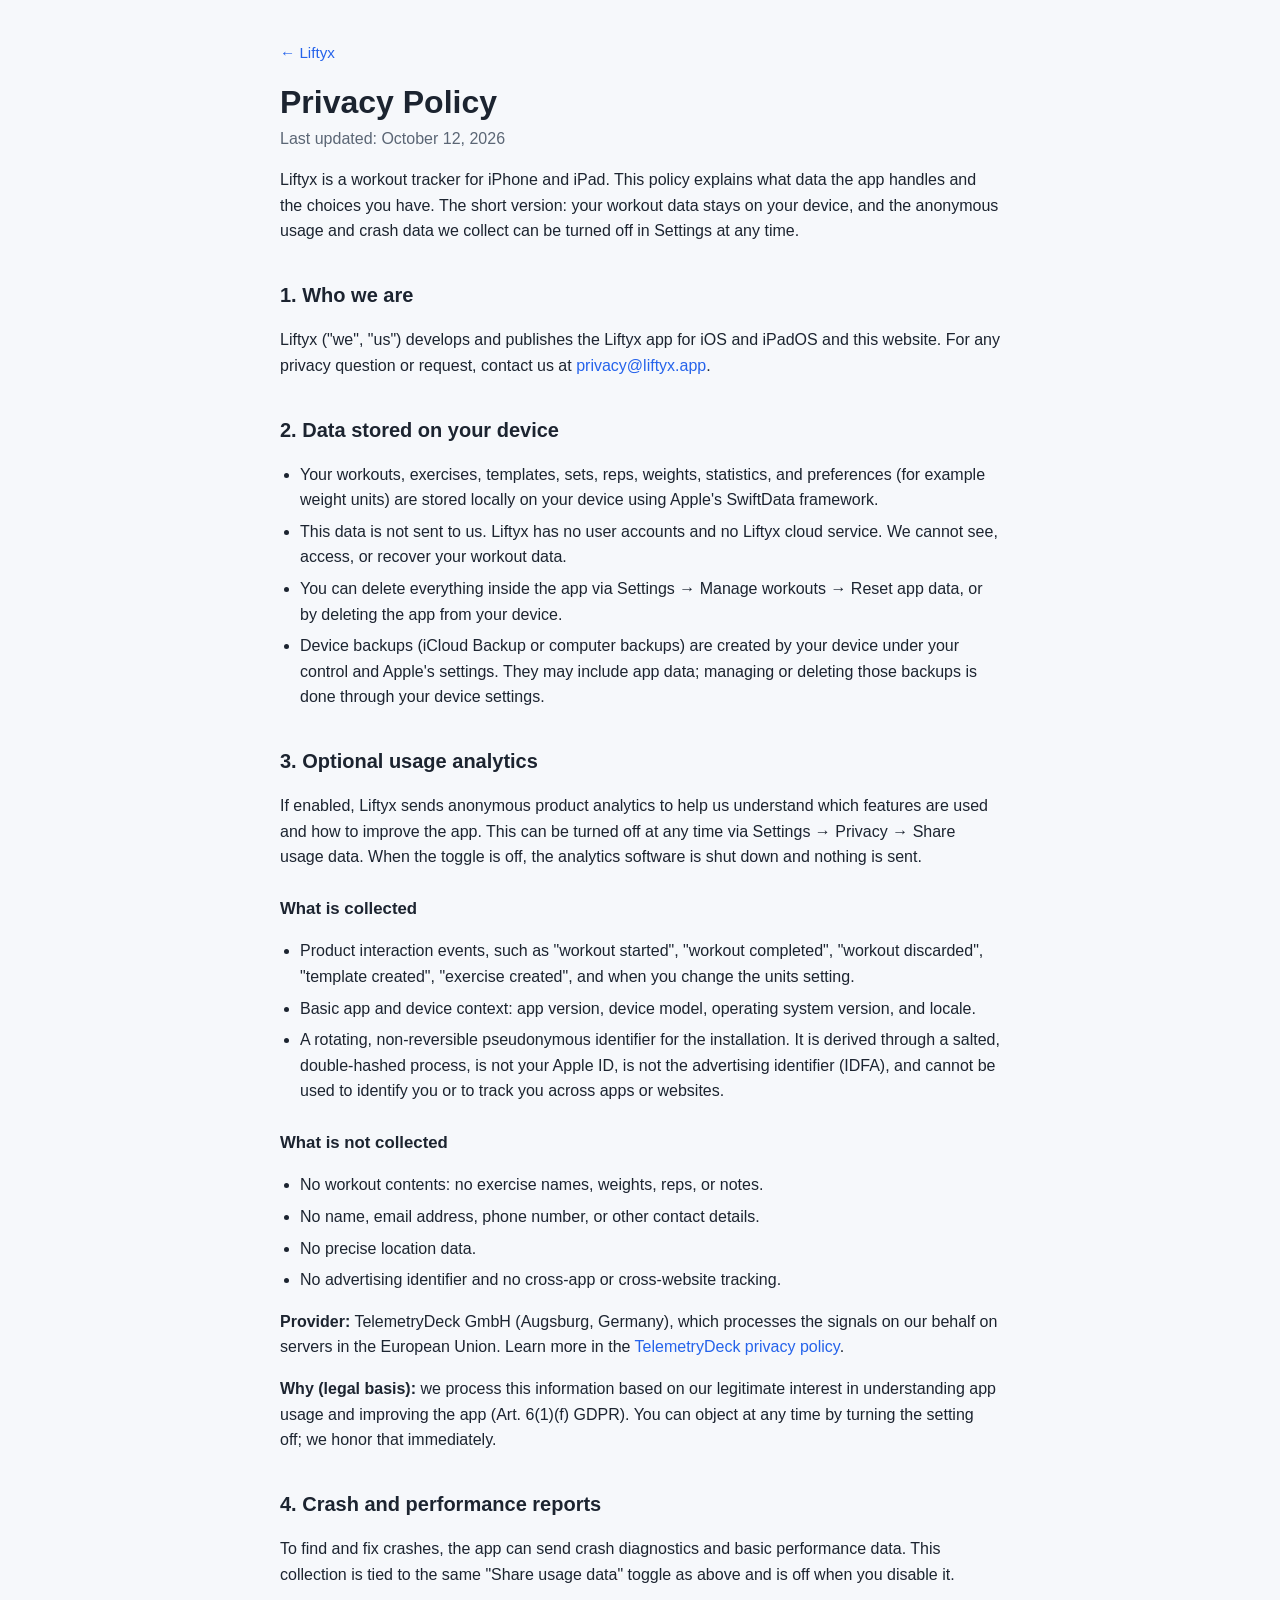
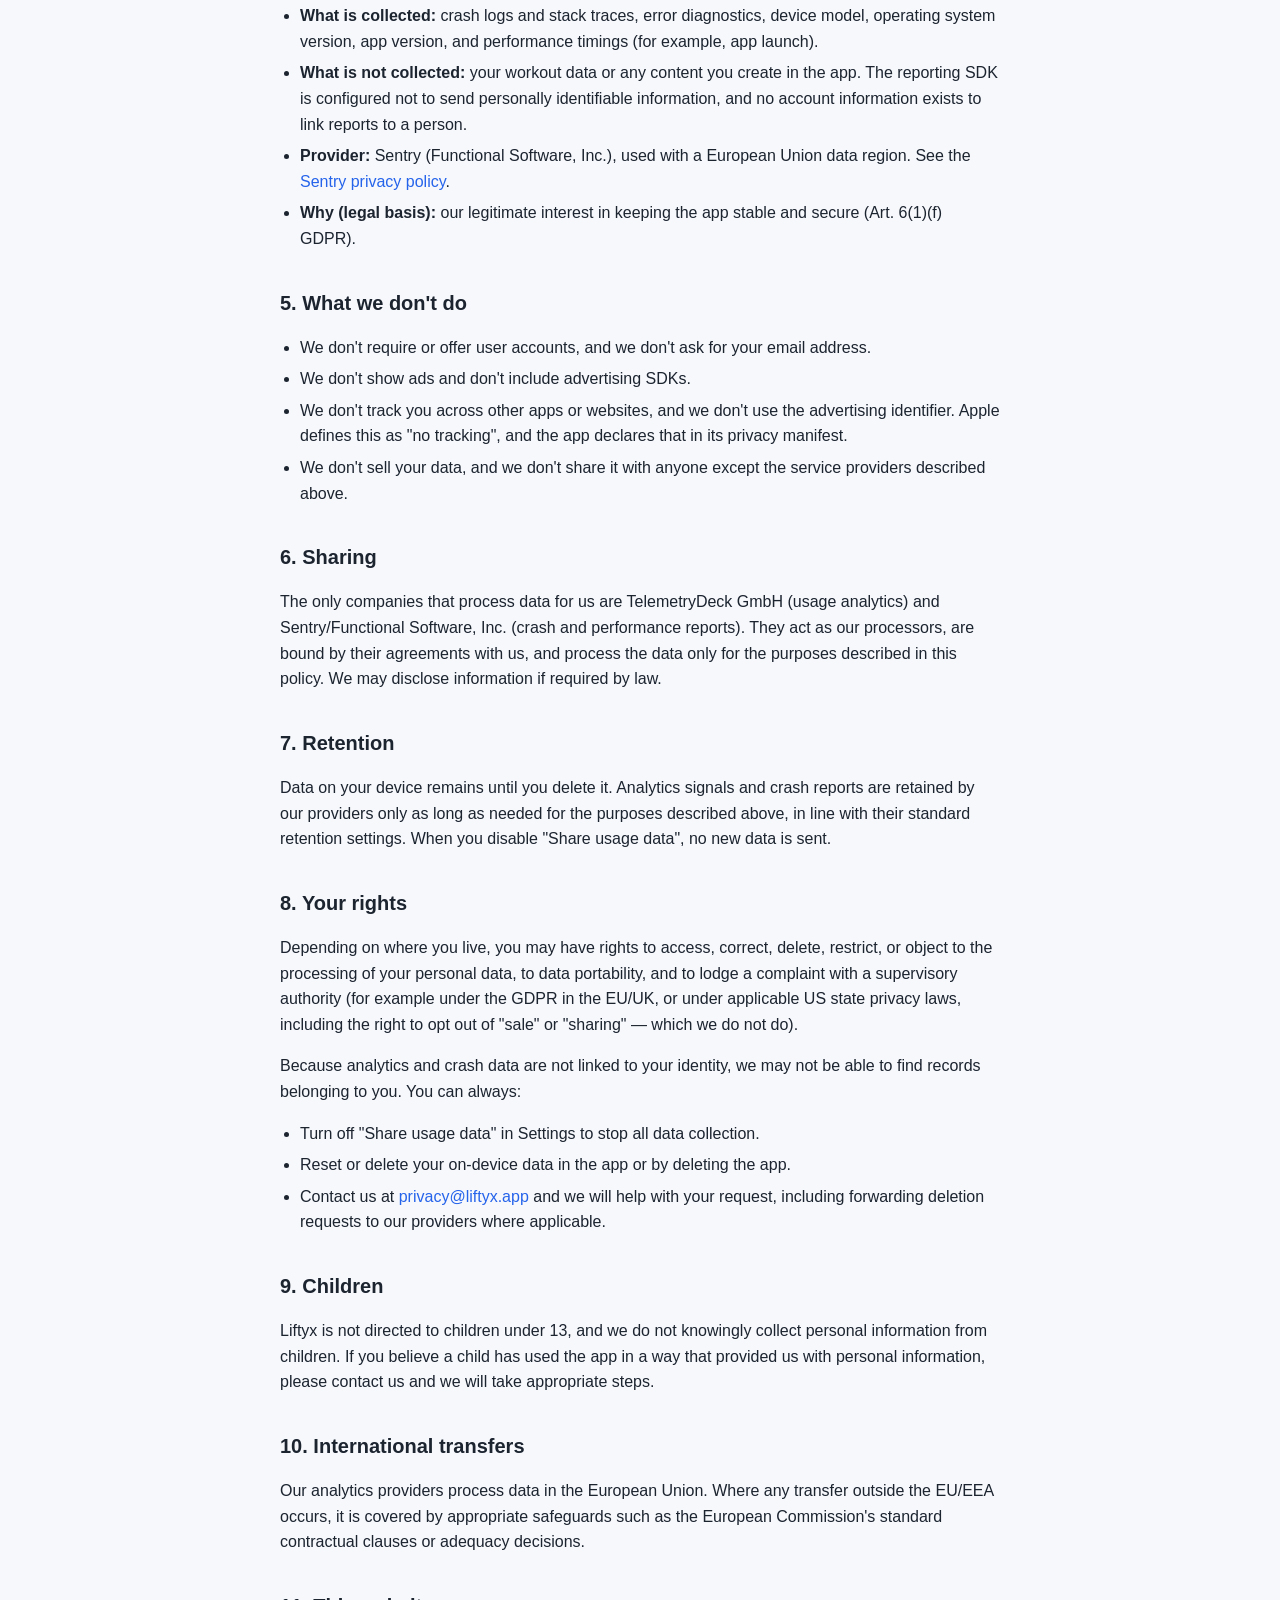
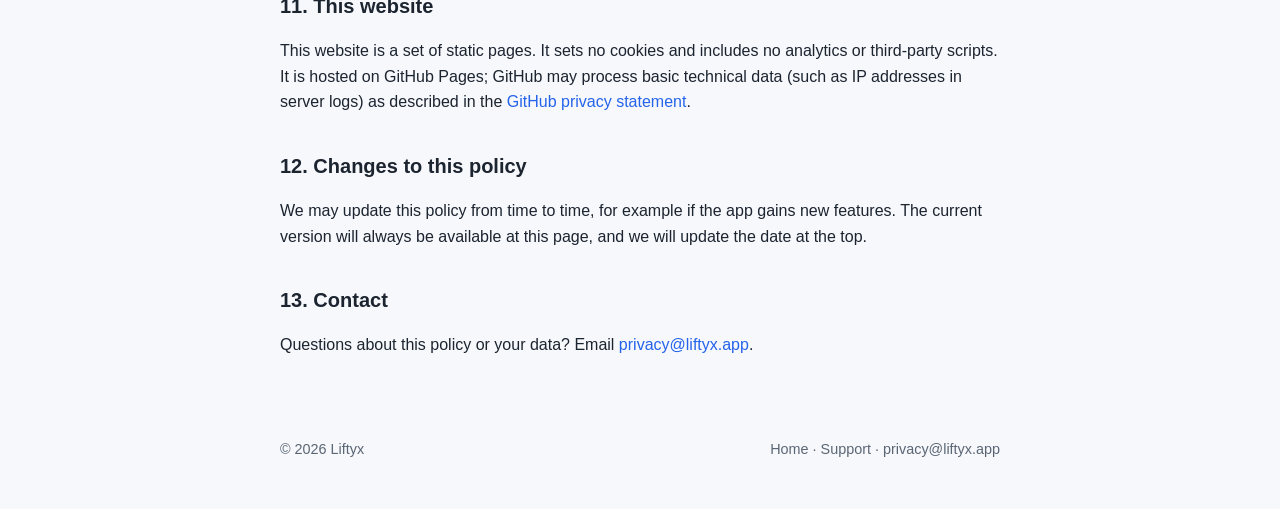
==== privacy.html @ fc28dd27 "docs: add technical SEO and structured data Canonical URLs, Open Graph/Twitter tags, MobileApplicati" ====
<!DOCTYPE html>
<html lang="en">
<head>
  <meta charset="utf-8">
  <meta name="viewport" content="width=device-width, initial-scale=1">
  <title>Privacy Policy — Liftyx</title>
  <meta name="description" content="Liftyx privacy policy: what data the app stores on your device, the optional anonymous analytics you can turn off, and your privacy rights.">
  <link rel="canonical" href="https://liftyx.app/privacy.html">
  <meta name="robots" content="index,follow">
  <meta name="theme-color" content="#0B56CC">
  <link rel="icon" type="image/png" sizes="32x32" href="assets/icon-32.png">
  <link rel="icon" type="image/png" sizes="180x180" href="assets/icon-180.png">
  <link rel="apple-touch-icon" href="assets/icon-180.png">
  <meta property="og:type" content="website">
  <meta property="og:site_name" content="Liftyx">
  <meta property="og:title" content="Privacy Policy — Liftyx">
  <meta property="og:description" content="What Liftyx stores on your device, the optional anonymous analytics you can turn off, and your privacy rights.">
  <meta property="og:url" content="https://liftyx.app/privacy.html">
  <meta property="og:image" content="https://liftyx.app/assets/og-image.png">
  <meta name="twitter:card" content="summary_large_image">
  <link rel="stylesheet" href="styles.css">
</head>
<body>
  <main class="article">
    <a class="back" href="index.html">← Liftyx</a>
    <h1>Privacy Policy</h1>
    <p class="updated">Last updated: October 12, 2026</p>

    <p>
      Liftyx is a workout tracker for iPhone and iPad. This policy explains what
      data the app handles and the choices you have. The short version: your
      workout data stays on your device, and the anonymous usage and crash data
      we collect can be turned off in Settings at any time.
    </p>

    <h2>1. Who we are</h2>
    <p>
      Liftyx ("we", "us") develops and publishes the Liftyx app for iOS and
      iPadOS and this website. For any privacy question or request, contact us
      at <a href="mailto:privacy@liftyx.app">privacy@liftyx.app</a>.
    </p>

    <h2>2. Data stored on your device</h2>
    <ul>
      <li>
        Your workouts, exercises, templates, sets, reps, weights, statistics,
        and preferences (for example weight units) are stored locally on your
        device using Apple's SwiftData framework.
      </li>
      <li>
        This data is not sent to us. Liftyx has no user accounts and no Liftyx
        cloud service. We cannot see, access, or recover your workout data.
      </li>
      <li>
        You can delete everything inside the app via
        Settings&nbsp;→&nbsp;Manage workouts&nbsp;→&nbsp;Reset app data, or by
        deleting the app from your device.
      </li>
      <li>
        Device backups (iCloud Backup or computer backups) are created by your
        device under your control and Apple's settings. They may include app
        data; managing or deleting those backups is done through your device
        settings.
      </li>
    </ul>

    <h2>3. Optional usage analytics</h2>
    <p>
      If enabled, Liftyx sends anonymous product analytics to help us understand
      which features are used and how to improve the app. This can be turned off
      at any time via Settings&nbsp;→&nbsp;Privacy&nbsp;→&nbsp;Share usage data.
      When the toggle is off, the analytics software is shut down and nothing is
      sent.
    </p>
    <h3>What is collected</h3>
    <ul>
      <li>
        Product interaction events, such as "workout started", "workout
        completed", "workout discarded", "template created", "exercise
        created", and when you change the units setting.
      </li>
      <li>
        Basic app and device context: app version, device model, operating
        system version, and locale.
      </li>
      <li>
        A rotating, non-reversible pseudonymous identifier for the
        installation. It is derived through a salted, double-hashed process,
        is not your Apple ID, is not the advertising identifier (IDFA), and
        cannot be used to identify you or to track you across apps or websites.
      </li>
    </ul>
    <h3>What is not collected</h3>
    <ul>
      <li>No workout contents: no exercise names, weights, reps, or notes.</li>
      <li>No name, email address, phone number, or other contact details.</li>
      <li>No precise location data.</li>
      <li>No advertising identifier and no cross-app or cross-website tracking.</li>
    </ul>
    <p>
      <strong>Provider:</strong> TelemetryDeck GmbH (Augsburg, Germany), which
      processes the signals on our behalf on servers in the European Union.
      Learn more in the
      <a href="https://telemetrydeck.com/privacy/" rel="noopener">TelemetryDeck privacy policy</a>.
    </p>
    <p>
      <strong>Why (legal basis):</strong> we process this information based on
      our legitimate interest in understanding app usage and improving the app
      (Art.&nbsp;6(1)(f) GDPR). You can object at any time by turning the
      setting off; we honor that immediately.
    </p>

    <h2>4. Crash and performance reports</h2>
    <p>
      To find and fix crashes, the app can send crash diagnostics and basic
      performance data. This collection is tied to the same
      "Share usage data" toggle as above and is off when you disable it.
    </p>
    <ul>
      <li>
        <strong>What is collected:</strong> crash logs and stack traces, error
        diagnostics, device model, operating system version, app version, and
        performance timings (for example, app launch).
      </li>
      <li>
        <strong>What is not collected:</strong> your workout data or any
        content you create in the app. The reporting SDK is configured not to
        send personally identifiable information, and no account information
        exists to link reports to a person.
      </li>
      <li>
        <strong>Provider:</strong> Sentry (Functional Software, Inc.), used
        with a European Union data region. See the
        <a href="https://sentry.io/privacy/" rel="noopener">Sentry privacy policy</a>.
      </li>
      <li>
        <strong>Why (legal basis):</strong> our legitimate interest in keeping
        the app stable and secure (Art.&nbsp;6(1)(f) GDPR).
      </li>
    </ul>

    <h2>5. What we don't do</h2>
    <ul>
      <li>We don't require or offer user accounts, and we don't ask for your email address.</li>
      <li>We don't show ads and don't include advertising SDKs.</li>
      <li>We don't track you across other apps or websites, and we don't use the advertising identifier. Apple defines this as "no tracking", and the app declares that in its privacy manifest.</li>
      <li>We don't sell your data, and we don't share it with anyone except the service providers described above.</li>
    </ul>

    <h2>6. Sharing</h2>
    <p>
      The only companies that process data for us are TelemetryDeck GmbH
      (usage analytics) and Sentry/Functional Software, Inc. (crash and
      performance reports). They act as our processors, are bound by their
      agreements with us, and process the data only for the purposes described
      in this policy. We may disclose information if required by law.
    </p>

    <h2>7. Retention</h2>
    <p>
      Data on your device remains until you delete it. Analytics signals and
      crash reports are retained by our providers only as long as needed for
      the purposes described above, in line with their standard retention
      settings. When you disable "Share usage data", no new data is sent.
    </p>

    <h2>8. Your rights</h2>
    <p>
      Depending on where you live, you may have rights to access, correct,
      delete, restrict, or object to the processing of your personal data, to
      data portability, and to lodge a complaint with a supervisory authority
      (for example under the GDPR in the EU/UK, or under applicable US state
      privacy laws, including the right to opt out of "sale" or "sharing" —
      which we do not do).
    </p>
    <p>
      Because analytics and crash data are not linked to your identity, we may
      not be able to find records belonging to you. You can always:
    </p>
    <ul>
      <li>Turn off "Share usage data" in Settings to stop all data collection.</li>
      <li>Reset or delete your on-device data in the app or by deleting the app.</li>
      <li>Contact us at <a href="mailto:privacy@liftyx.app">privacy@liftyx.app</a> and we will help with your request, including forwarding deletion requests to our providers where applicable.</li>
    </ul>

    <h2>9. Children</h2>
    <p>
      Liftyx is not directed to children under 13, and we do not knowingly
      collect personal information from children. If you believe a child has
      used the app in a way that provided us with personal information, please
      contact us and we will take appropriate steps.
    </p>

    <h2>10. International transfers</h2>
    <p>
      Our analytics providers process data in the European Union. Where any
      transfer outside the EU/EEA occurs, it is covered by appropriate
      safeguards such as the European Commission's standard contractual
      clauses or adequacy decisions.
    </p>

    <h2>11. This website</h2>
    <p>
      This website is a set of static pages. It sets no cookies and includes no
      analytics or third-party scripts. It is hosted on GitHub Pages; GitHub
      may process basic technical data (such as IP addresses in server logs)
      as described in the
      <a href="https://docs.github.com/en/site-policy/privacy-policies/github-general-privacy-statement" rel="noopener">GitHub privacy statement</a>.
    </p>

    <h2>12. Changes to this policy</h2>
    <p>
      We may update this policy from time to time, for example if the app gains
      new features. The current version will always be available at this page,
      and we will update the date at the top.
    </p>

    <h2>13. Contact</h2>
    <p>
      Questions about this policy or your data?
      Email <a href="mailto:privacy@liftyx.app">privacy@liftyx.app</a>.
    </p>
  </main>

  <footer>
    <span>© 2026 Liftyx</span>
    <span>
      <a href="index.html">Home</a> ·
      <a href="support.html">Support</a> ·
      <a href="mailto:privacy@liftyx.app">privacy@liftyx.app</a>
    </span>
  </footer>
</body>
</html>
---- styles.css ----
/* Liftyx landing & policy pages — no external resources, no tracking. */

:root {
  --bg: #f6f8fb;
  --card: #ffffff;
  --text: #1c2430;
  --muted: #5b6675;
  --accent: #2563eb;
  --accent-strong: #1d4ed8;
  --border: #e3e8ef;
  --radius: 14px;
}

@media (prefers-color-scheme: dark) {
  :root {
    --bg: #0f1420;
    --card: #171e2c;
    --text: #e8ecf3;
    --muted: #a0aab8;
    --accent: #6d9bff;
    --accent-strong: #8db2ff;
    --border: #263041;
  }
}

* {
  box-sizing: border-box;
}

html {
  -webkit-text-size-adjust: 100%;
}

body {
  margin: 0;
  font-family: -apple-system, BlinkMacSystemFont, "Segoe UI", Roboto, Helvetica,
    Arial, sans-serif;
  line-height: 1.6;
  background: var(--bg);
  color: var(--text);
}

main {
  max-width: 760px;
  margin: 0 auto;
  padding: 40px 20px 64px;
}

a {
  color: var(--accent);
  text-decoration: none;
}

a:hover {
  text-decoration: underline;
}

h1 {
  font-size: 2rem;
  line-height: 1.2;
  margin: 0 0 8px;
}

h2 {
  font-size: 1.25rem;
  margin: 2.2rem 0 0.6rem;
}

h3 {
  font-size: 1.05rem;
  margin: 1.6rem 0 0.4rem;
}

p,
li {
  color: var(--text);
}

.muted {
  color: var(--muted);
}

/* Header / hero */

.hero {
  text-align: center;
  padding: 24px 0 8px;
}

.hero img {
  width: 96px;
  height: 96px;
  border-radius: 22px;
  box-shadow: 0 10px 30px rgba(37, 99, 235, 0.25);
}

.hero p.tagline {
  font-size: 1.15rem;
  color: var(--muted);
  margin: 12px auto 0;
  max-width: 34rem;
}

/* Cards */

.card {
  background: var(--card);
  border: 1px solid var(--border);
  border-radius: var(--radius);
  padding: 20px 22px;
  margin: 18px 0;
}

.card h2:first-child {
  margin-top: 0;
}

.steps {
  margin: 0;
  padding-left: 1.3rem;
}

.steps li {
  margin: 8px 0;
}

.features {
  display: grid;
  grid-template-columns: repeat(auto-fit, minmax(220px, 1fr));
  gap: 14px;
  margin: 26px 0;
  padding: 0;
  list-style: none;
}

.features li {
  background: var(--card);
  border: 1px solid var(--border);
  border-radius: var(--radius);
  padding: 14px 16px;
}

.features strong {
  display: block;
  margin-bottom: 2px;
}

.features span {
  color: var(--muted);
  font-size: 0.95rem;
}

/* Buttons */

.actions {
  display: flex;
  flex-wrap: wrap;
  gap: 12px;
  justify-content: center;
  margin: 26px 0 8px;
}

.button {
  display: inline-block;
  padding: 11px 22px;
  border-radius: 999px;
  font-weight: 600;
  border: 1px solid var(--border);
  background: var(--card);
  color: var(--text);
}

.button.primary {
  background: var(--accent-strong);
  border-color: var(--accent-strong);
  color: #fff;
}

.button.primary:hover {
  text-decoration: none;
  filter: brightness(1.05);
}

.button:hover {
  text-decoration: none;
}

.notice {
  text-align: center;
  color: var(--muted);
  font-size: 0.95rem;
  margin-top: 10px;
}

/* Article pages */

.article h1 {
  margin-bottom: 4px;
}

.article .updated {
  color: var(--muted);
  margin-top: 0;
}

.article ul {
  padding-left: 1.25rem;
}

.article li {
  margin: 6px 0;
}

.back {
  display: inline-block;
  margin-bottom: 18px;
  font-size: 0.95rem;
}

/* Footer */

footer {
  max-width: 760px;
  margin: 0 auto;
  padding: 0 20px 48px;
  color: var(--muted);
  font-size: 0.9rem;
  display: flex;
  flex-wrap: wrap;
  gap: 8px 18px;
  justify-content: space-between;
}

footer a {
  color: var(--muted);
}

@media (max-width: 480px) {
  h1 {
    font-size: 1.6rem;
  }

  main {
    padding-top: 28px;
  }
}
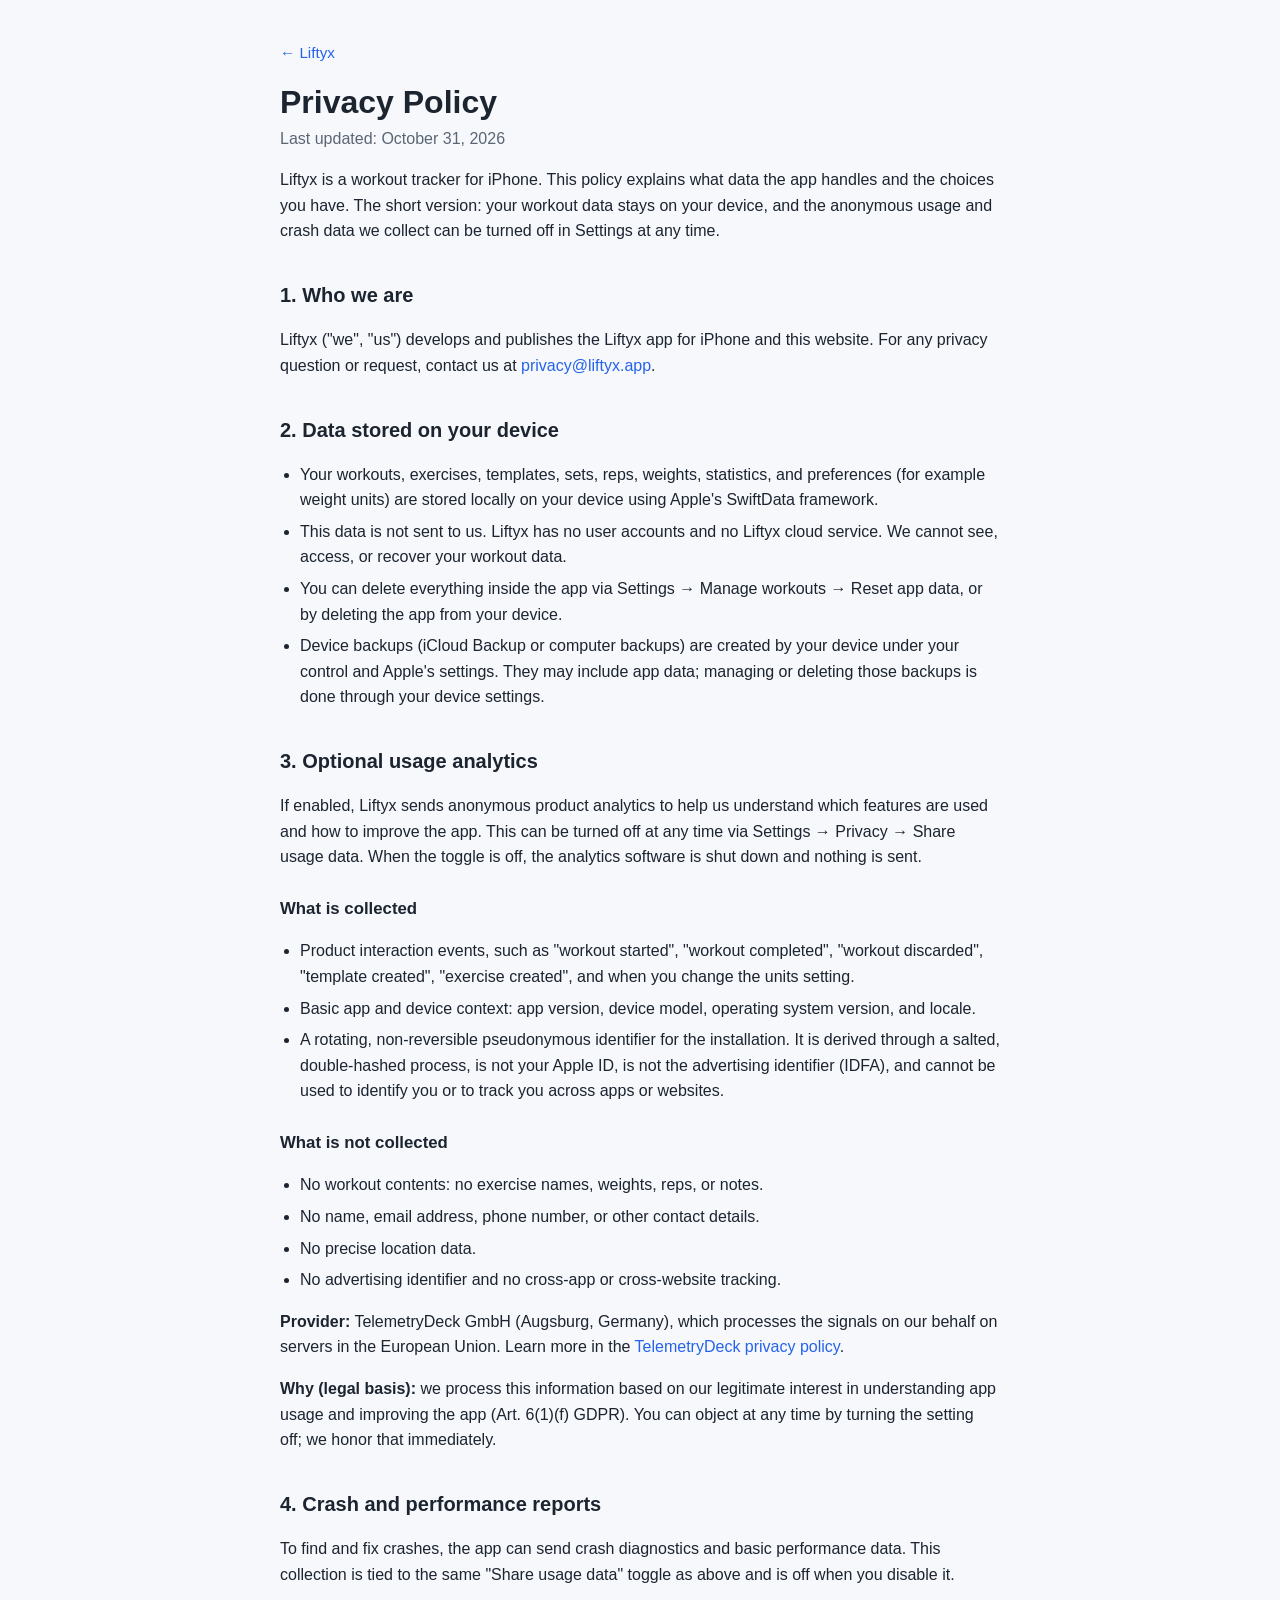
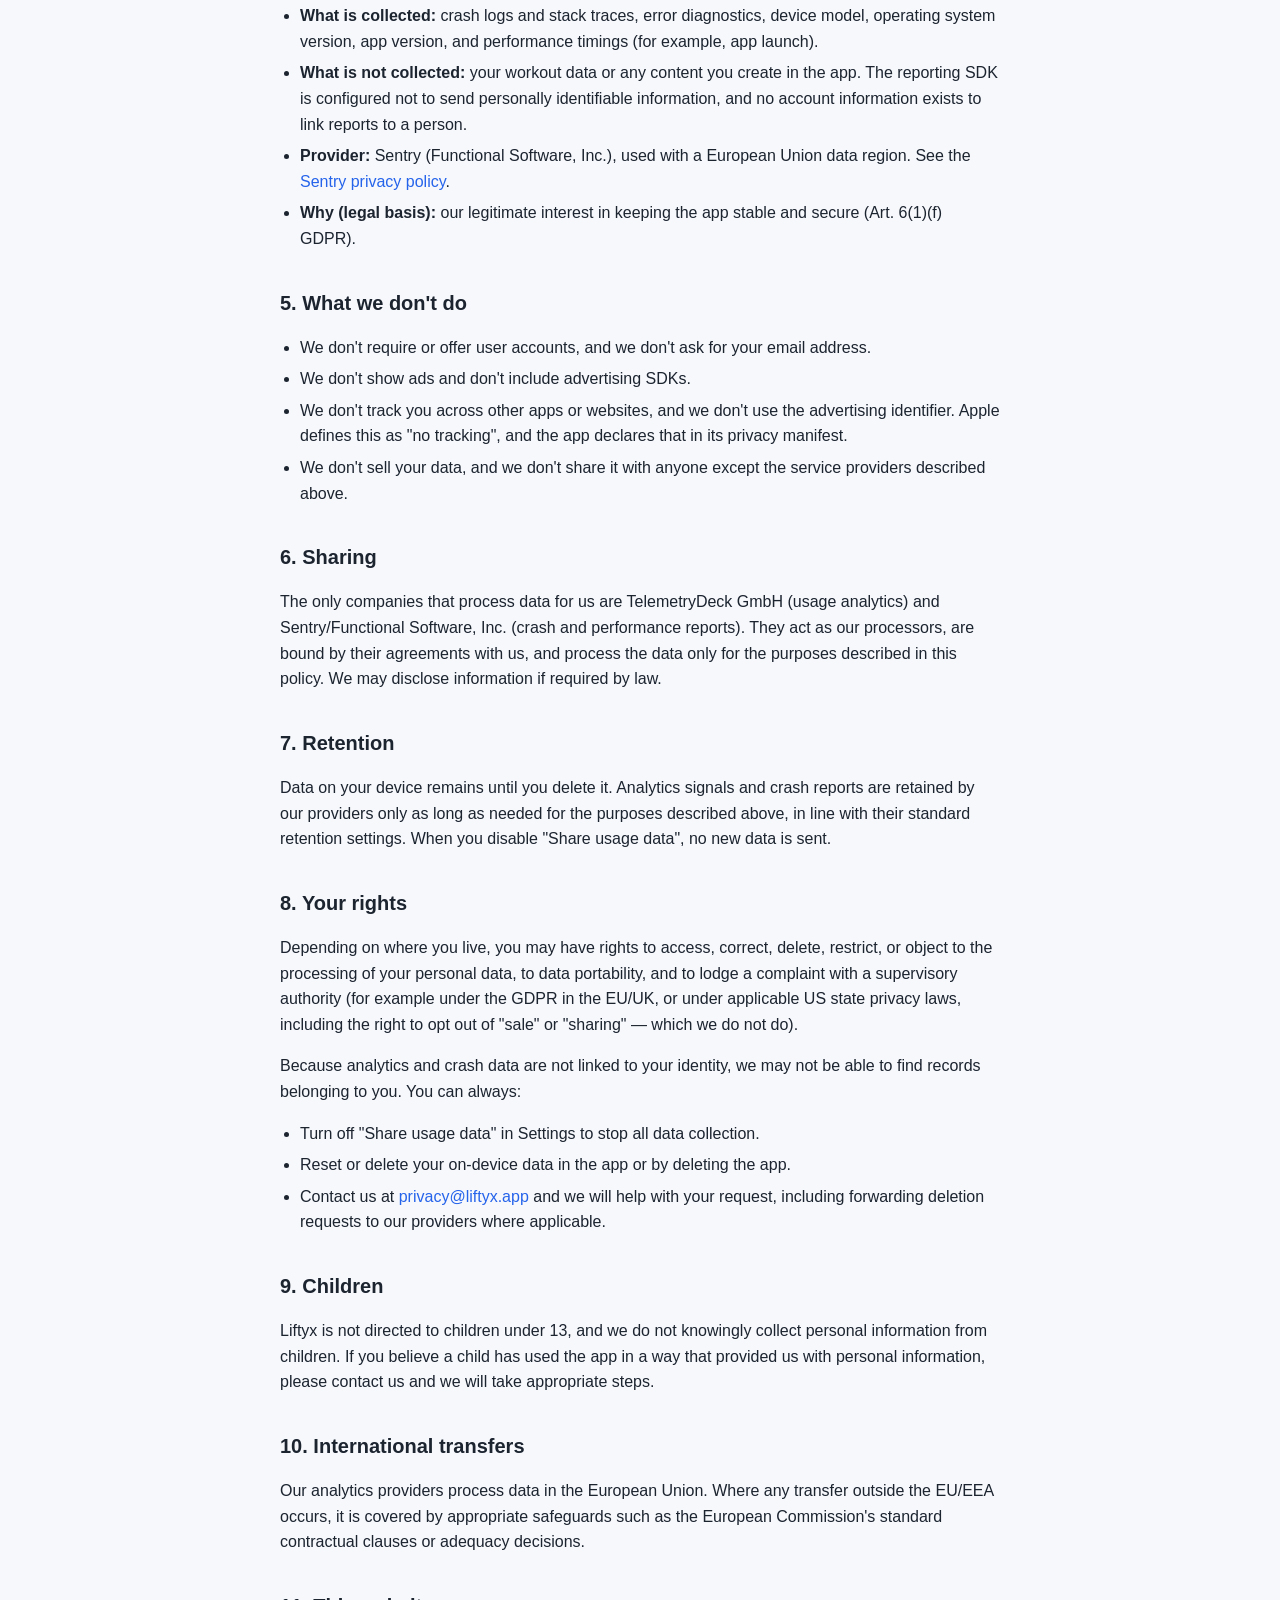
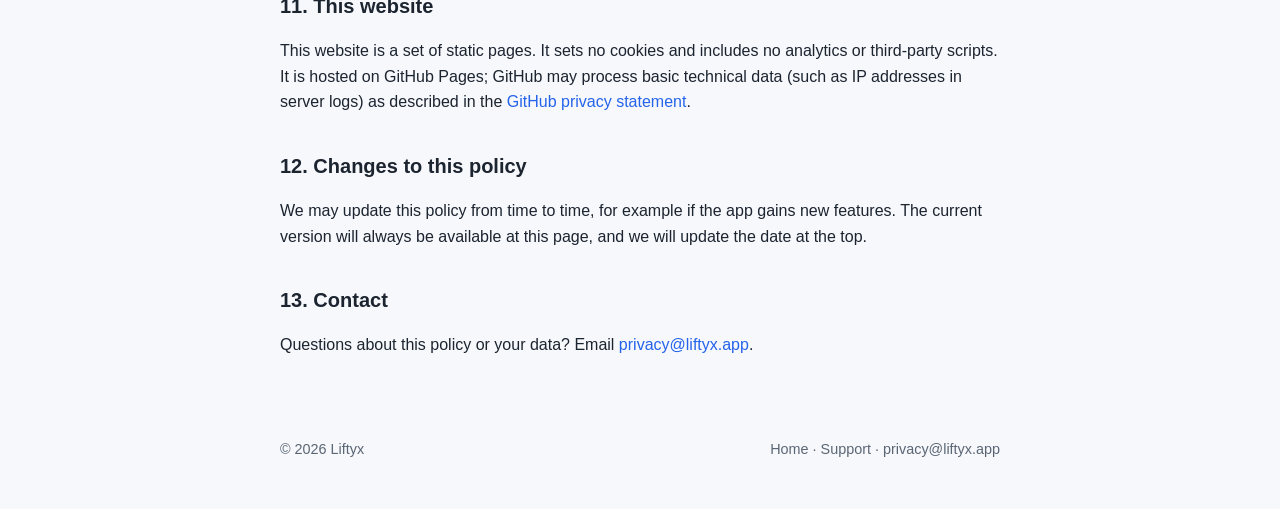
==== commit 4ad43d23: "docs: make the site iPhone-only Update the landing, support and privacy copy; regenerate the share i" ====
--- a/privacy.html
+++ b/privacy.html
@@ -16,7 +16,7 @@
   <meta property="og:title" content="Privacy Policy — Liftyx">
   <meta property="og:description" content="What Liftyx stores on your device, the optional anonymous analytics you can turn off, and your privacy rights.">
   <meta property="og:url" content="https://liftyx.app/privacy.html">
-  <meta property="og:image" content="https://liftyx.app/assets/og-image.png">
+  <meta property="og:image" content="https://liftyx.app/assets/og-image-iphone.png">
   <meta name="twitter:card" content="summary_large_image">
   <link rel="stylesheet" href="styles.css">
 </head>
@@ -24,10 +24,10 @@
   <main class="article">
     <a class="back" href="index.html">← Liftyx</a>
     <h1>Privacy Policy</h1>
-    <p class="updated">Last updated: October 12, 2026</p>
-
-    <p>
-      Liftyx is a workout tracker for iPhone and iPad. This policy explains what
+    <p class="updated">Last updated: October 31, 2026</p>
+
+    <p>
+      Liftyx is a workout tracker for iPhone. This policy explains what
       data the app handles and the choices you have. The short version: your
       workout data stays on your device, and the anonymous usage and crash data
       we collect can be turned off in Settings at any time.
@@ -35,8 +35,8 @@
 
     <h2>1. Who we are</h2>
     <p>
-      Liftyx ("we", "us") develops and publishes the Liftyx app for iOS and
-      iPadOS and this website. For any privacy question or request, contact us
+      Liftyx ("we", "us") develops and publishes the Liftyx app for iPhone and
+      this website. For any privacy question or request, contact us
       at <a href="mailto:privacy@liftyx.app">privacy@liftyx.app</a>.
     </p>
 
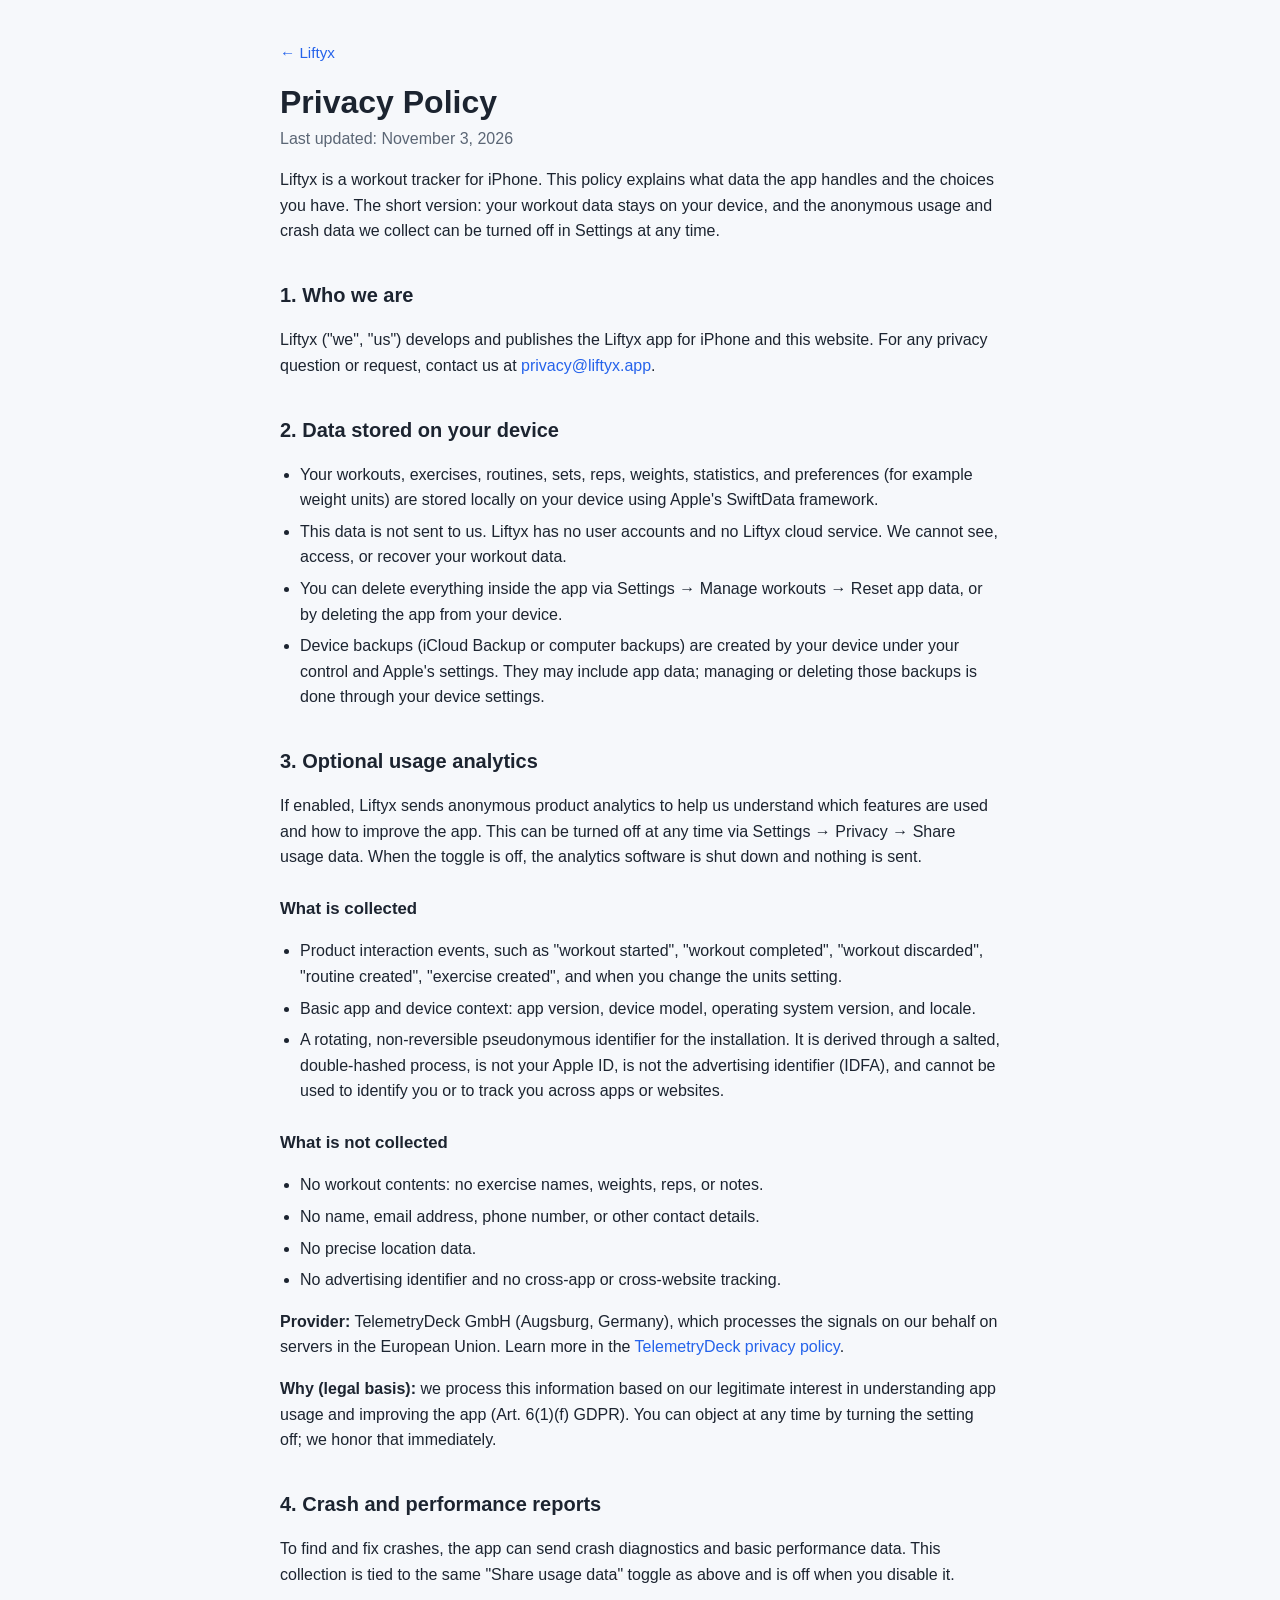
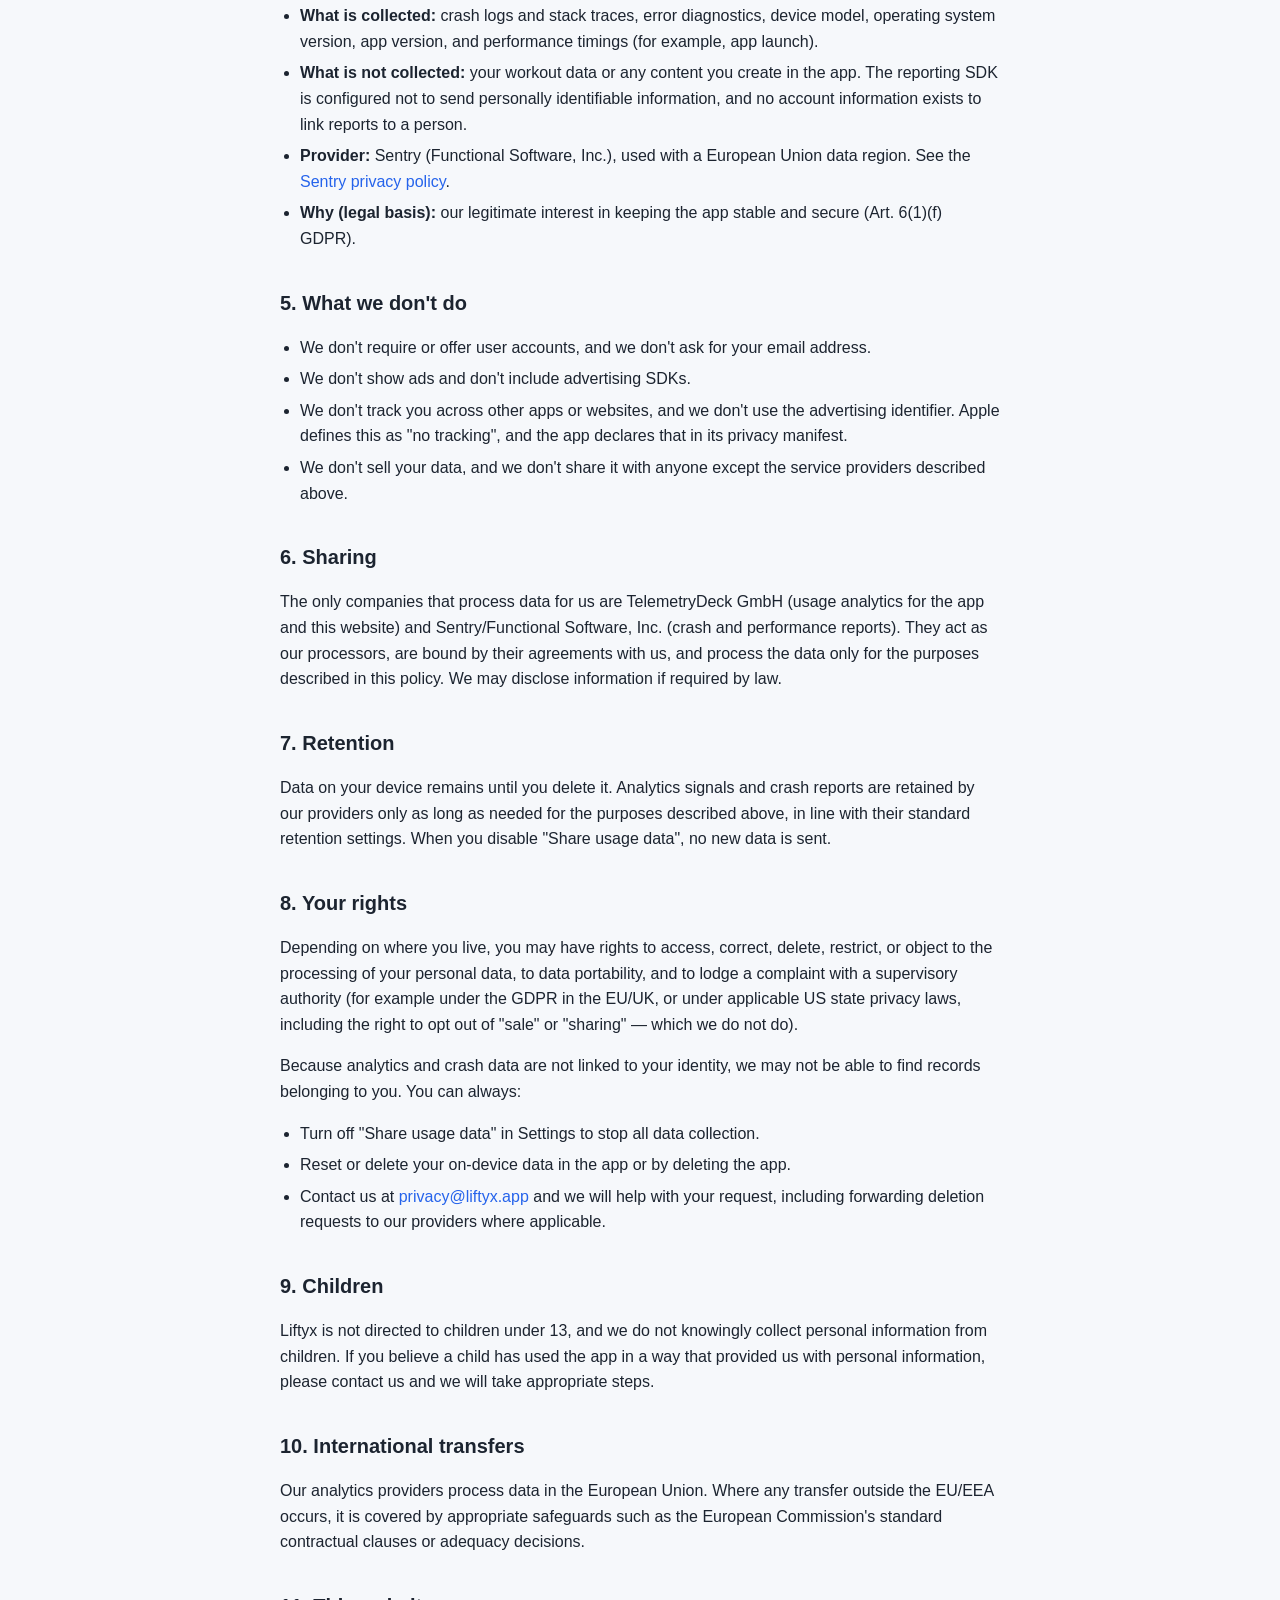
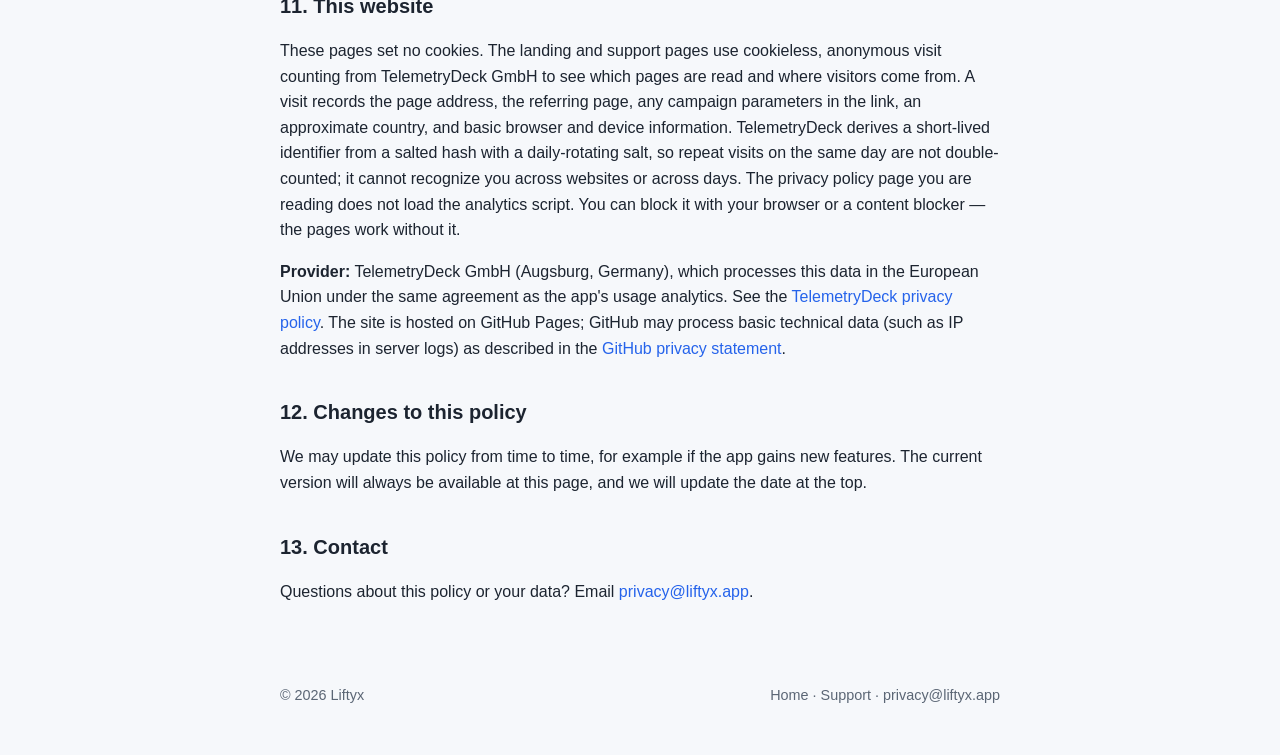
==== commit c3c70246: "docs: add cookieless TelemetryDeck analytics - beacon on index and support (one pageview per visit; " ====
--- a/privacy.html
+++ b/privacy.html
@@ -24,7 +24,7 @@
   <main class="article">
     <a class="back" href="index.html">← Liftyx</a>
     <h1>Privacy Policy</h1>
-    <p class="updated">Last updated: October 31, 2026</p>
+    <p class="updated">Last updated: November 3, 2026</p>
 
     <p>
       Liftyx is a workout tracker for iPhone. This policy explains what
@@ -43,7 +43,7 @@
     <h2>2. Data stored on your device</h2>
     <ul>
       <li>
-        Your workouts, exercises, templates, sets, reps, weights, statistics,
+        Your workouts, exercises, routines, sets, reps, weights, statistics,
         and preferences (for example weight units) are stored locally on your
         device using Apple's SwiftData framework.
       </li>
@@ -76,7 +76,7 @@
     <ul>
       <li>
         Product interaction events, such as "workout started", "workout
-        completed", "workout discarded", "template created", "exercise
+        completed", "workout discarded", "routine created", "exercise
         created", and when you change the units setting.
       </li>
       <li>
@@ -150,10 +150,11 @@
     <h2>6. Sharing</h2>
     <p>
       The only companies that process data for us are TelemetryDeck GmbH
-      (usage analytics) and Sentry/Functional Software, Inc. (crash and
-      performance reports). They act as our processors, are bound by their
-      agreements with us, and process the data only for the purposes described
-      in this policy. We may disclose information if required by law.
+      (usage analytics for the app and this website) and Sentry/Functional
+      Software, Inc. (crash and performance reports). They act as our
+      processors, are bound by their agreements with us, and process the data
+      only for the purposes described in this policy. We may disclose
+      information if required by law.
     </p>
 
     <h2>7. Retention</h2>
@@ -201,10 +202,24 @@
 
     <h2>11. This website</h2>
     <p>
-      This website is a set of static pages. It sets no cookies and includes no
-      analytics or third-party scripts. It is hosted on GitHub Pages; GitHub
-      may process basic technical data (such as IP addresses in server logs)
-      as described in the
+      These pages set no cookies. The landing and support pages use cookieless,
+      anonymous visit counting from TelemetryDeck GmbH to see which pages are
+      read and where visitors come from. A visit records the page address, the
+      referring page, any campaign parameters in the link, an approximate
+      country, and basic browser and device information. TelemetryDeck derives a
+      short-lived identifier from a salted hash with a daily-rotating salt, so
+      repeat visits on the same day are not double-counted; it cannot recognize
+      you across websites or across days. The privacy policy page you are
+      reading does not load the analytics script. You can block it with your
+      browser or a content blocker — the pages work without it.
+    </p>
+    <p>
+      <strong>Provider:</strong> TelemetryDeck GmbH (Augsburg, Germany), which
+      processes this data in the European Union under the same agreement as the
+      app's usage analytics. See the
+      <a href="https://telemetrydeck.com/privacy/" rel="noopener">TelemetryDeck privacy policy</a>.
+      The site is hosted on GitHub Pages; GitHub may process basic technical
+      data (such as IP addresses in server logs) as described in the
       <a href="https://docs.github.com/en/site-policy/privacy-policies/github-general-privacy-statement" rel="noopener">GitHub privacy statement</a>.
     </p>
 
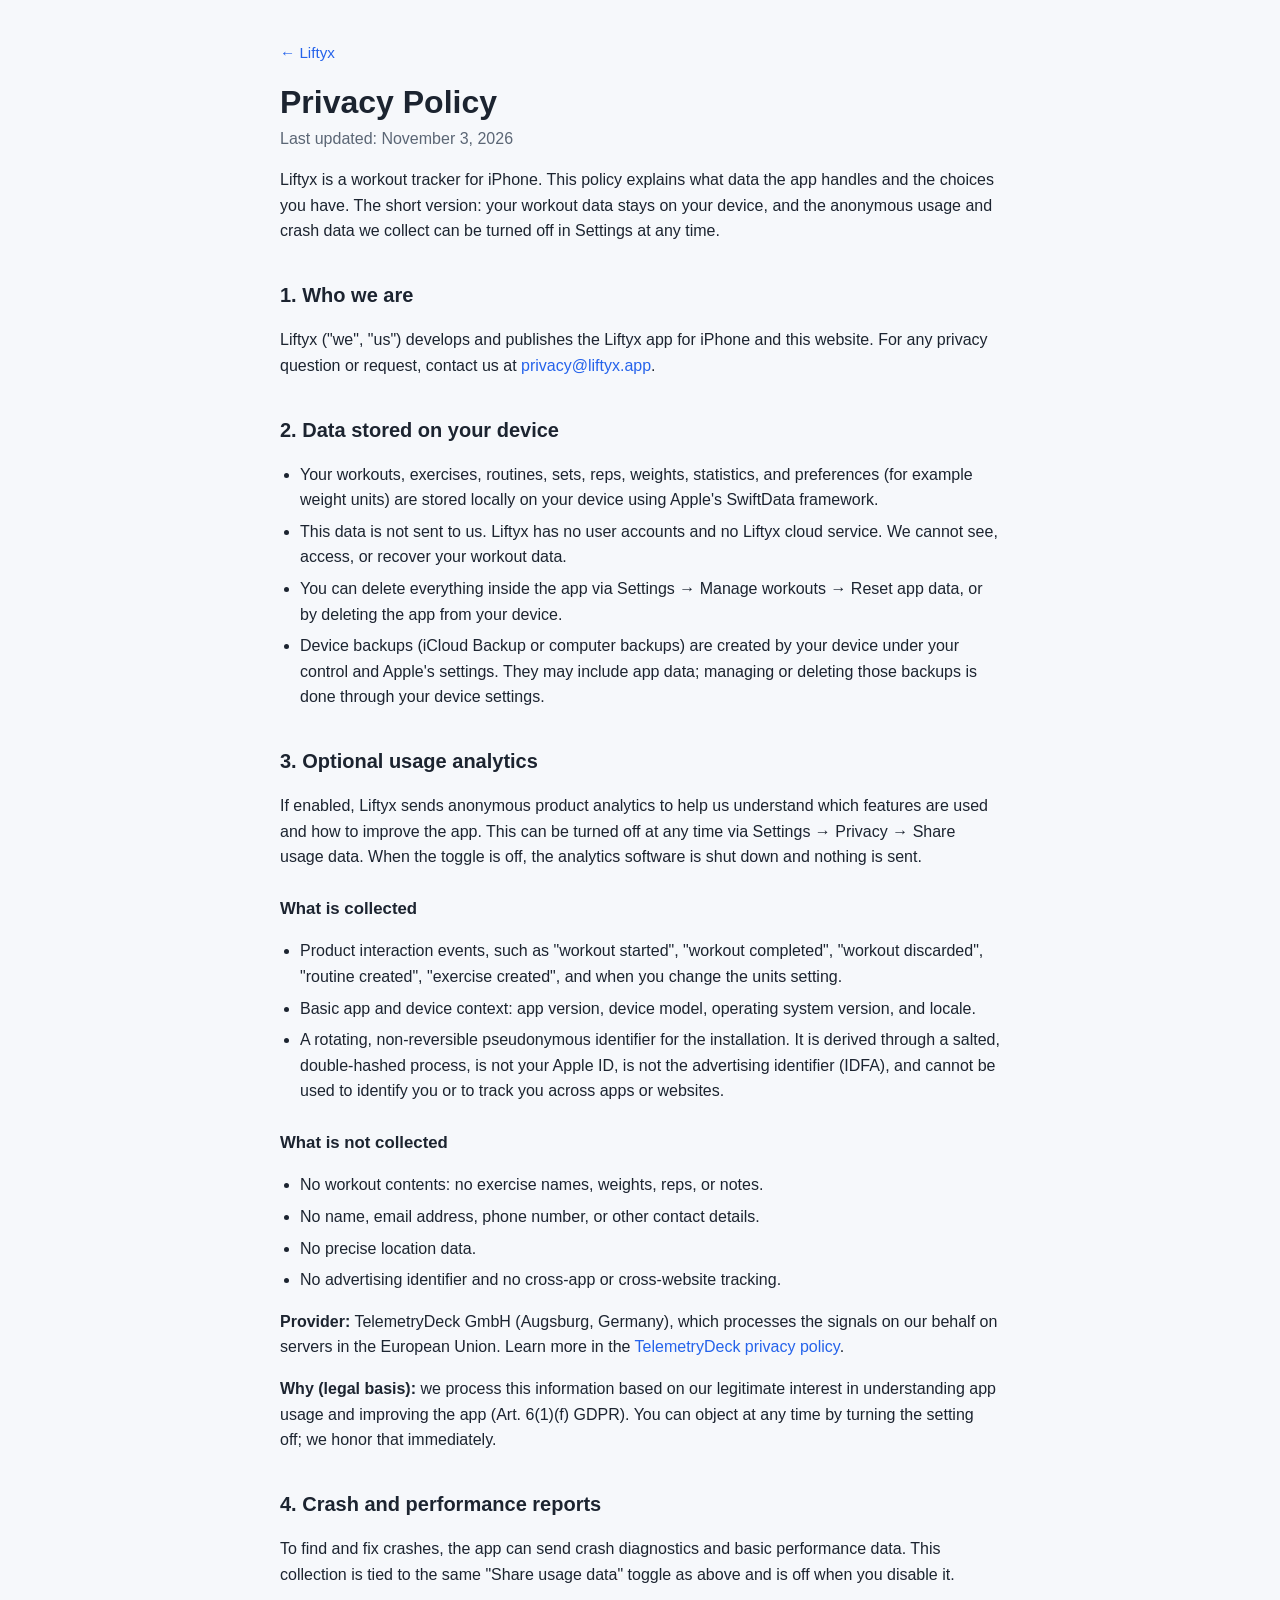
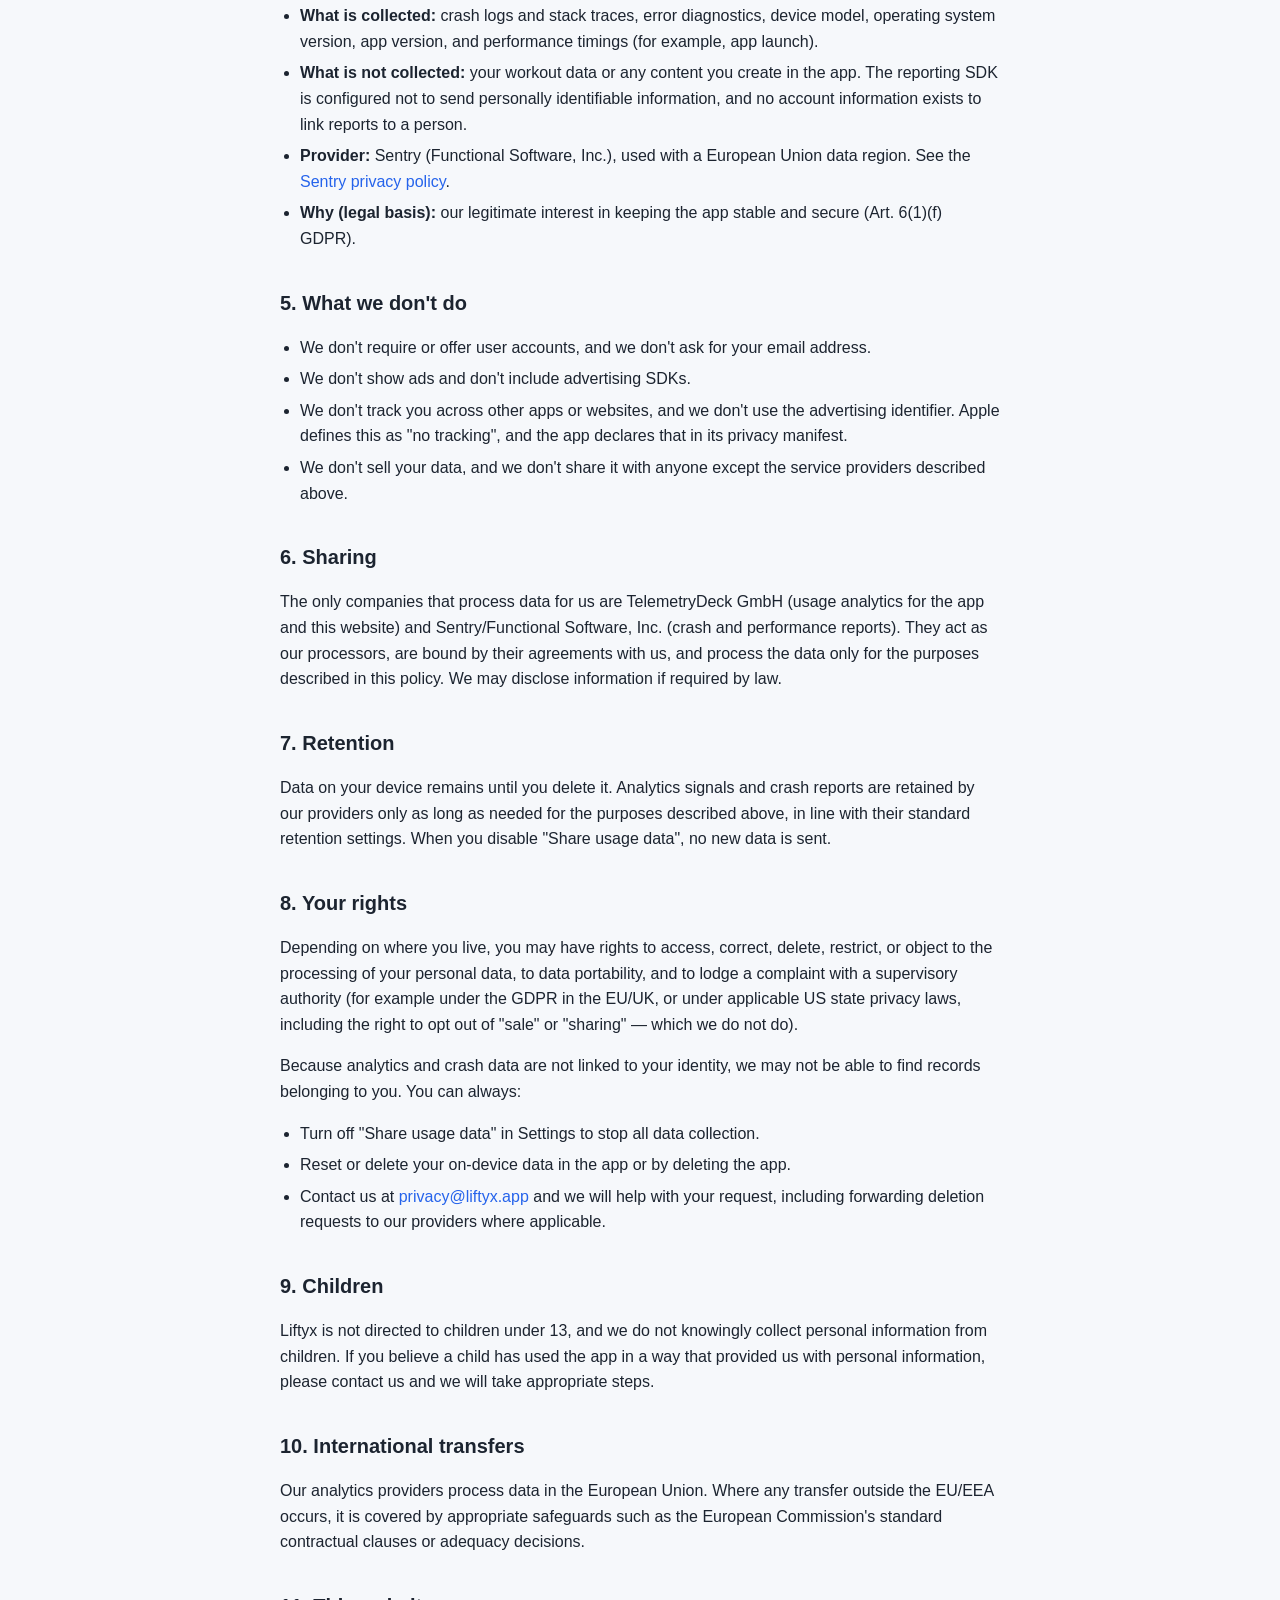
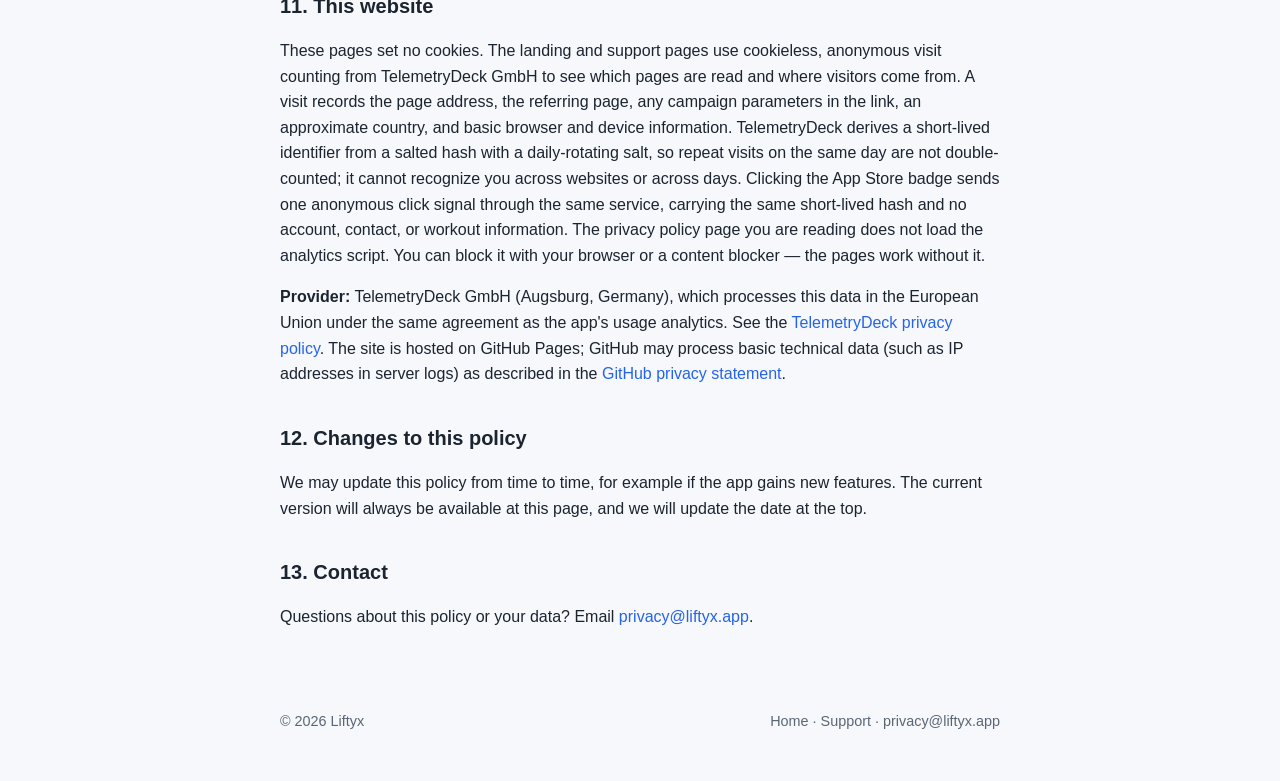
==== commit 8275745b: "docs: track App Store badge clicks Send one anonymous TelemetryDeck v3 web signal when the App Store" ====
--- a/privacy.html
+++ b/privacy.html
@@ -8,9 +8,12 @@
   <link rel="canonical" href="https://liftyx.app/privacy.html">
   <meta name="robots" content="index,follow">
   <meta name="theme-color" content="#0B56CC">
-  <link rel="icon" type="image/png" sizes="32x32" href="assets/icon-32.png">
-  <link rel="icon" type="image/png" sizes="180x180" href="assets/icon-180.png">
-  <link rel="apple-touch-icon" href="assets/icon-180.png">
+  <link rel="icon" href="/favicon.ico" sizes="any">
+  <link rel="icon" type="image/png" sizes="48x48" href="/assets/icon-48.png">
+  <link rel="icon" type="image/png" sizes="96x96" href="/assets/icon-96.png">
+  <link rel="icon" type="image/png" sizes="192x192" href="/assets/icon-192.png">
+  <link rel="icon" type="image/png" sizes="512x512" href="/assets/icon-512.png">
+  <link rel="apple-touch-icon" sizes="180x180" href="/assets/icon-180.png">
   <meta property="og:type" content="website">
   <meta property="og:site_name" content="Liftyx">
   <meta property="og:title" content="Privacy Policy — Liftyx">
@@ -209,9 +212,12 @@
       country, and basic browser and device information. TelemetryDeck derives a
       short-lived identifier from a salted hash with a daily-rotating salt, so
       repeat visits on the same day are not double-counted; it cannot recognize
-      you across websites or across days. The privacy policy page you are
-      reading does not load the analytics script. You can block it with your
-      browser or a content blocker — the pages work without it.
+      you across websites or across days. Clicking the App Store badge sends one
+      anonymous click signal through the same service, carrying the same
+      short-lived hash and no account, contact, or workout information. The
+      privacy policy page you are reading does not load the analytics script.
+      You can block it with your browser or a content blocker — the pages work
+      without it.
     </p>
     <p>
       <strong>Provider:</strong> TelemetryDeck GmbH (Augsburg, Germany), which
--- a/styles.css
+++ b/styles.css
@@ -185,6 +185,25 @@
   text-decoration: none;
 }
 
+/* App Store badge */
+
+.app-store {
+  margin: 26px 0 0;
+  display: flex;
+  justify-content: center;
+}
+
+.app-store a {
+  display: inline-block;
+  border-radius: 10px;
+}
+
+.app-store img {
+  display: block;
+  width: 180px;
+  height: auto;
+}
+
 .notice {
   text-align: center;
   color: var(--muted);
